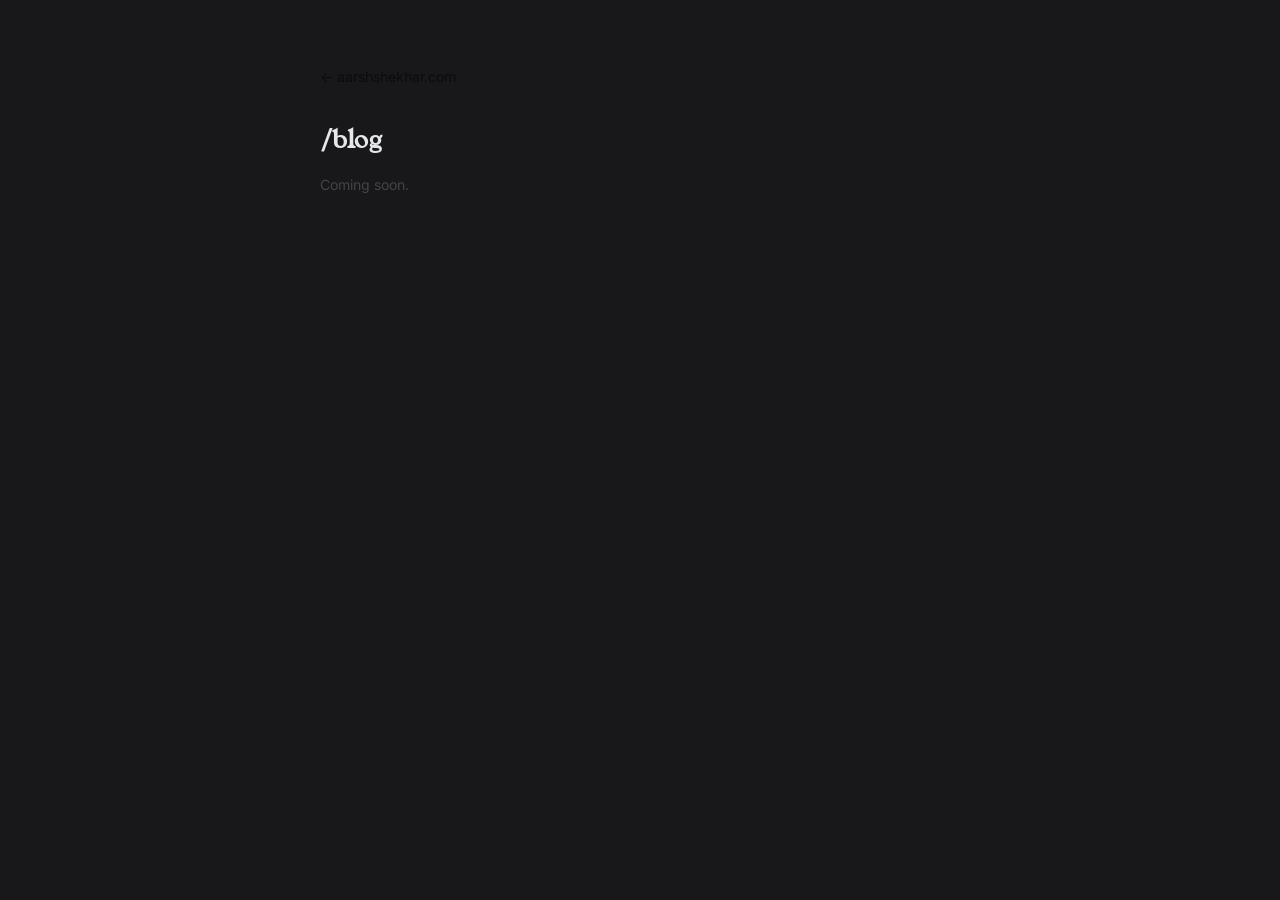
==== blog/index.html @ 18ec7eeb "Initial personal website" ====
<!DOCTYPE html>
<html lang="en">
<head>
  <meta charset="UTF-8" />
  <meta name="viewport" content="width=device-width, initial-scale=1" />
  <title>/blog — Aarsh Shekhar</title>
  <link rel="preconnect" href="https://fonts.googleapis.com" />
  <link rel="preconnect" href="https://fonts.gstatic.com" crossorigin />
  <link rel="stylesheet" href="https://fonts.googleapis.com/css2?family=Inter:wght@400;600;700&family=Young+Serif&display=swap" />
  <link rel="stylesheet" href="../css/style.css" />
  <style>
    .stub-container { max-width: 43rem; margin: 0 auto; padding: 4rem 1.5rem; }
    .back-link { font-size: 0.88rem; color: #000; text-decoration: none; opacity: 0.5; }
    .back-link:hover { opacity: 1; }
    .stub-heading { font-family: "Young Serif", Georgia, serif; font-size: 1.6rem; font-weight: 400; letter-spacing: -0.02em; margin: 2rem 0 1rem; }
    .stub-note { font-size: 0.88rem; line-height: 1.5; color: #444; }
    html, body { overflow-y: auto; }
  </style>
</head>
<body>
  <div class="stub-container">
    <a href="../index.html" class="back-link">← aarshshekhar.com</a>
    <h1 class="stub-heading">/blog</h1>
    <p class="stub-note">Coming soon.</p>
  </div>
</body>
</html>
---- css/style.css ----
/* ============================================================
   Parclo Serif Student — local font (from brianzhou.org)
   ============================================================ */
@font-face {
  font-family: 'Parclo Serif';
  src: url('../fonts/ParcloSerifStudent-Regular.woff2') format('woff2'),
       url('../fonts/ParcloSerifStudent-Regular.woff')  format('woff');
  font-weight: 400;
  font-style: normal;
  font-display: swap;
}

/* ============================================================
   Reset & Base
   ============================================================ */
*, *::before, *::after {
  box-sizing: border-box;
  border: 0 solid #e5e5e5;
}

html {
  color-scheme: dark;
  line-height: 1.5;
  -webkit-text-size-adjust: 100%;
  font-family: Inter, ui-sans-serif, system-ui, -apple-system, BlinkMacSystemFont,
    "Segoe UI", Roboto, "Helvetica Neue", Arial, "Noto Sans", sans-serif;
  height: 100%;
  overflow-x: hidden;
  overflow-y: hidden;
}

@media (max-width: 767px) {
  html {
    overflow-y: auto;
  }
}

body {
  margin: 0;
  line-height: inherit;
  background: #18181b;
  color: #e5e7eb;
  -webkit-font-smoothing: antialiased;
  -moz-osx-font-smoothing: grayscale;
  height: 100%;
  overflow-x: hidden;
  overflow-y: hidden;
}

@media (max-width: 767px) {
  body {
    overflow-y: auto;
  }
}

h1, h2, h3, h4, h5, h6 {
  font-size: inherit;
  font-weight: inherit;
  margin: 0;
}

p {
  margin: 0;
}

a {
  color: inherit;
  text-decoration: inherit;
}

ul, ol, menu {
  list-style: none;
  margin: 0;
  padding: 0;
}

button {
  font-family: inherit;
  font-size: 100%;
  font-weight: inherit;
  line-height: inherit;
  color: inherit;
  margin: 0;
  padding: 0;
  background-color: transparent;
  background-image: none;
  border: 0;
  cursor: pointer;
  -webkit-appearance: button;
}

/* ============================================================
   Page Layout
   ============================================================ */
.page-wrapper {
  position: relative;
  z-index: 10;
}

.main-container {
  position: relative;
  z-index: 50;
  isolation: isolate;
  min-height: 100vh;
  /* overflow must be visible so the full-bleed forest can escape the max-width box */
  overflow: visible;
  color: #e5e7eb;
  display: flex;
  flex-direction: column;
  /* max-w-5xl = 64rem = 1024px */
  max-width: 64rem;
  width: 100%;
  margin-left: auto;
  margin-right: auto;
  /* px-6 pt-12 pb-0 */
  padding-left: 1.5rem;
  padding-right: 1.5rem;
  padding-top: 3rem;
  padding-bottom: 0;
}

@media (min-width: 640px) {
  .main-container {
    /* sm:px-10 sm:pt-16 */
    padding-left: 2.5rem;
    padding-right: 2.5rem;
    padding-top: 4rem;
  }
}

/* ============================================================
   Content Section
   ============================================================ */
.content-section {
  position: relative;
  z-index: 60;
  /* mx-auto max-w-[43rem] font-sans */
  margin-left: auto;
  margin-right: auto;
  width: 100%;
  max-width: 41.75rem;
  font-family: Inter, ui-sans-serif, system-ui, -apple-system, BlinkMacSystemFont,
    "Segoe UI", Roboto, "Helvetica Neue", Arial, sans-serif;
}

/* ============================================================
   Name / Title
   ============================================================ */
.site-title {
  font-family: "Parclo Serif", "Young Serif", Georgia, ui-serif, serif;
  /* text-[1.6rem] leading-tight tracking-[-0.02em] */
  font-size: 1.62rem;
  line-height: 1.25;
  letter-spacing: -0.02em;
  color: #f4f4f5;
  font-weight: 400;
}

@media (min-width: 640px) {
  .site-title {
    font-size: 1.72rem;
  }
}

/* ============================================================
   Bio Text
   ============================================================ */
.bio-text {
  /* mt-3 max-w-2xl space-y-3 text-[0.88rem] leading-copy */
  margin-top: 0.75rem;
  max-width: 41.75rem;
  display: flex;
  flex-direction: column;
  gap: 0.75rem;
  font-size: 0.875rem;
  line-height: 1.48;
  color: #e5e7eb;
}

@media (min-width: 640px) {
  .bio-text {
    font-size: 0.92rem;
  }
}

/* ============================================================
   Inline Links (random-underline-inline style)
   ============================================================ */
.inline-link {
  display: inline;
  position: relative;
  overflow: visible;
  font-weight: 600;
  color: #f4f4f5;
  text-decoration: none;
  cursor: pointer;
  transition: color 0.2s ease;
}

.inline-link:hover {
  color: #ffffff;
}

.inline-link .link-text {
  position: relative;
  z-index: 2;
  display: inline;
}

.inline-link .link-box {
  display: inline;
  position: static;
  width: 0;
  height: 0;
}

/* ============================================================
   Navigation
   ============================================================ */
.site-nav {
  /* mt-6 flex flex-wrap items-center gap-x-6 gap-y-3 */
  margin-top: 1.5rem;
  display: flex;
  flex-wrap: wrap;
  align-items: center;
  column-gap: 1.5rem;
  row-gap: 0.75rem;
}

.nav-links {
  display: flex;
  flex-wrap: wrap;
  align-items: center;
  column-gap: 1rem;
  row-gap: 0.5rem;
}

.nav-link {
  display: inline;
  position: relative;
  overflow: visible;
  font-size: 0.96rem;
  color: #f2f2f3;
  text-decoration: none;
  cursor: pointer;
  transition: color 0.2s ease;
}

.nav-link:hover {
  color: #ffffff;
}

.nav-link .link-text {
  position: relative;
  z-index: 2;
  display: inline;
}

.nav-link .link-box {
  display: inline;
  position: static;
  width: 0;
  height: 0;
}

/* ============================================================
   Social Icons
   ============================================================ */
.social-links {
  /* ml-auto flex items-center gap-3 */
  margin-left: auto;
  display: flex;
  align-items: center;
  gap: 0.75rem;
}

.social-icon {
  color: #e5e7eb;
  text-decoration: none;
  transition: color 0.2s ease;
  display: flex;
  align-items: center;
}

.social-icon:hover {
  color: #ffffff;
  opacity: 0.7;
}

.social-icon svg {
  width: 1rem;
  height: 1rem;
}

/* ============================================================
   Forest / Canvas Section
   ============================================================ */
.forest-wrapper {
  position: relative;
  z-index: 0;
  margin-top: auto;
  padding-top: 7.25rem;
}

@media (min-width: 640px) {
  .forest-wrapper {
    padding-top: 8rem;
  }
}

.forest {
  position: relative;
  width: 100vw;
  /* Stretch full-bleed beyond the container padding */
  margin-left: calc(50% - 50vw);
  margin-right: calc(50% - 50vw);
  height: clamp(310px, 43vh, 470px);
  overflow: visible;
  isolation: isolate;
  pointer-events: auto;
}

@media (max-width: 767px) {
  .forest {
    height: clamp(260px, 42vh, 390px);
  }
}

.forest-viewport {
  position: fixed;
  left: 0;
  top: 0;
  width: 100vw;
  height: 100vh;
  overflow: hidden;
  pointer-events: none;
  z-index: -1;
}

.forest-canvas {
  position: fixed;
  left: 0;
  top: 0;
  display: block;
  width: 100%;
}

.forest-canvas-bg { z-index: 1; }
.forest-canvas-mid { z-index: 2; }
.forest-canvas-fg  { z-index: 4; }

/* ============================================================
   Regenerate Button
   ============================================================ */
.forest-regen {
  --bark:       rgba(193, 162, 129, 0.98);
  --highlight:  rgba(241, 218, 193, 0.52);
  --grass:      rgba(145, 171, 124, 0.94);
  --grass-lt:   rgba(196, 216, 177, 0.74);

  position: absolute;
  right: clamp(8px, 2.3vw, 22px);
  bottom: clamp(-4px, 0.35vh, 4px);
  z-index: 6;
  width: clamp(56px, 6.1vw, 70px);
  height: clamp(52px, 5.4vw, 64px);
  padding: 0;
  border: 0;
  background: transparent;
  cursor: pointer;
  pointer-events: auto;
  appearance: none;
  outline: none;
}

.forest-regen::after {
  content: "";
  position: absolute;
  left: 24%;
  right: 8%;
  bottom: 10%;
  height: 16%;
  border-radius: 999px;
  background: rgba(53, 32, 16, 0.14);
  filter: blur(7px);
  pointer-events: none;
}

.forest-regen:focus-visible {
  filter: drop-shadow(0 0 0.6rem rgba(249, 196, 166, 0.38));
}

.forest-regen-icon {
  position: relative;
  width: 100%;
  height: 100%;
  overflow: visible;
  transform: translateY(14%);
}

.regen-arrow {
  transform-origin: 48px 44px;
  transform: rotate(6deg);
  transition: transform 180ms ease-out, opacity 180ms ease-out;
}

.forest-regen:hover .regen-arrow,
.forest-regen:focus-visible .regen-arrow {
  transform: rotate(9deg);
}

.forest-regen:active .regen-arrow {
  transform: rotate(4deg) scale(0.98);
}

.regen-grass-bed {
  transform: translateY(1px);
}

.regen-shadow {
  fill: none;
  stroke: rgba(42, 24, 12, 0.18);
  stroke-width: 8.2;
  stroke-linecap: round;
  stroke-linejoin: round;
}

.regen-branch {
  fill: none;
  stroke: var(--bark);
  stroke-width: 7.1;
  stroke-linecap: round;
  stroke-linejoin: round;
}

.regen-highlight {
  fill: none;
  stroke: var(--highlight);
  stroke-width: 2.8;
  stroke-linecap: round;
  stroke-linejoin: round;
}

.regen-grass {
  fill: none;
  stroke: var(--grass);
  stroke-width: 2.9;
  stroke-linecap: round;
  stroke-linejoin: round;
}

.regen-grass-light {
  stroke: var(--grass-lt);
  stroke-width: 1.9;
}

/* ============================================================
   Birds Overlay — container only; all bird styles injected by birds.js
   ============================================================ */
.birds-sky {
  position: fixed;
  top: 0; left: 0; right: 0; bottom: 0;
  overflow: visible;
  pointer-events: none;
  z-index: 10;
}

/* ============================================================
   Underline SVG Layer (fixed, for the animated underlines)
   ============================================================ */
.underline-svg-layer {
  position: fixed;
  top: 0;
  left: 0;
  width: 100%;
  height: 100%;
  pointer-events: none;
  z-index: 100;
  overflow: visible;
}
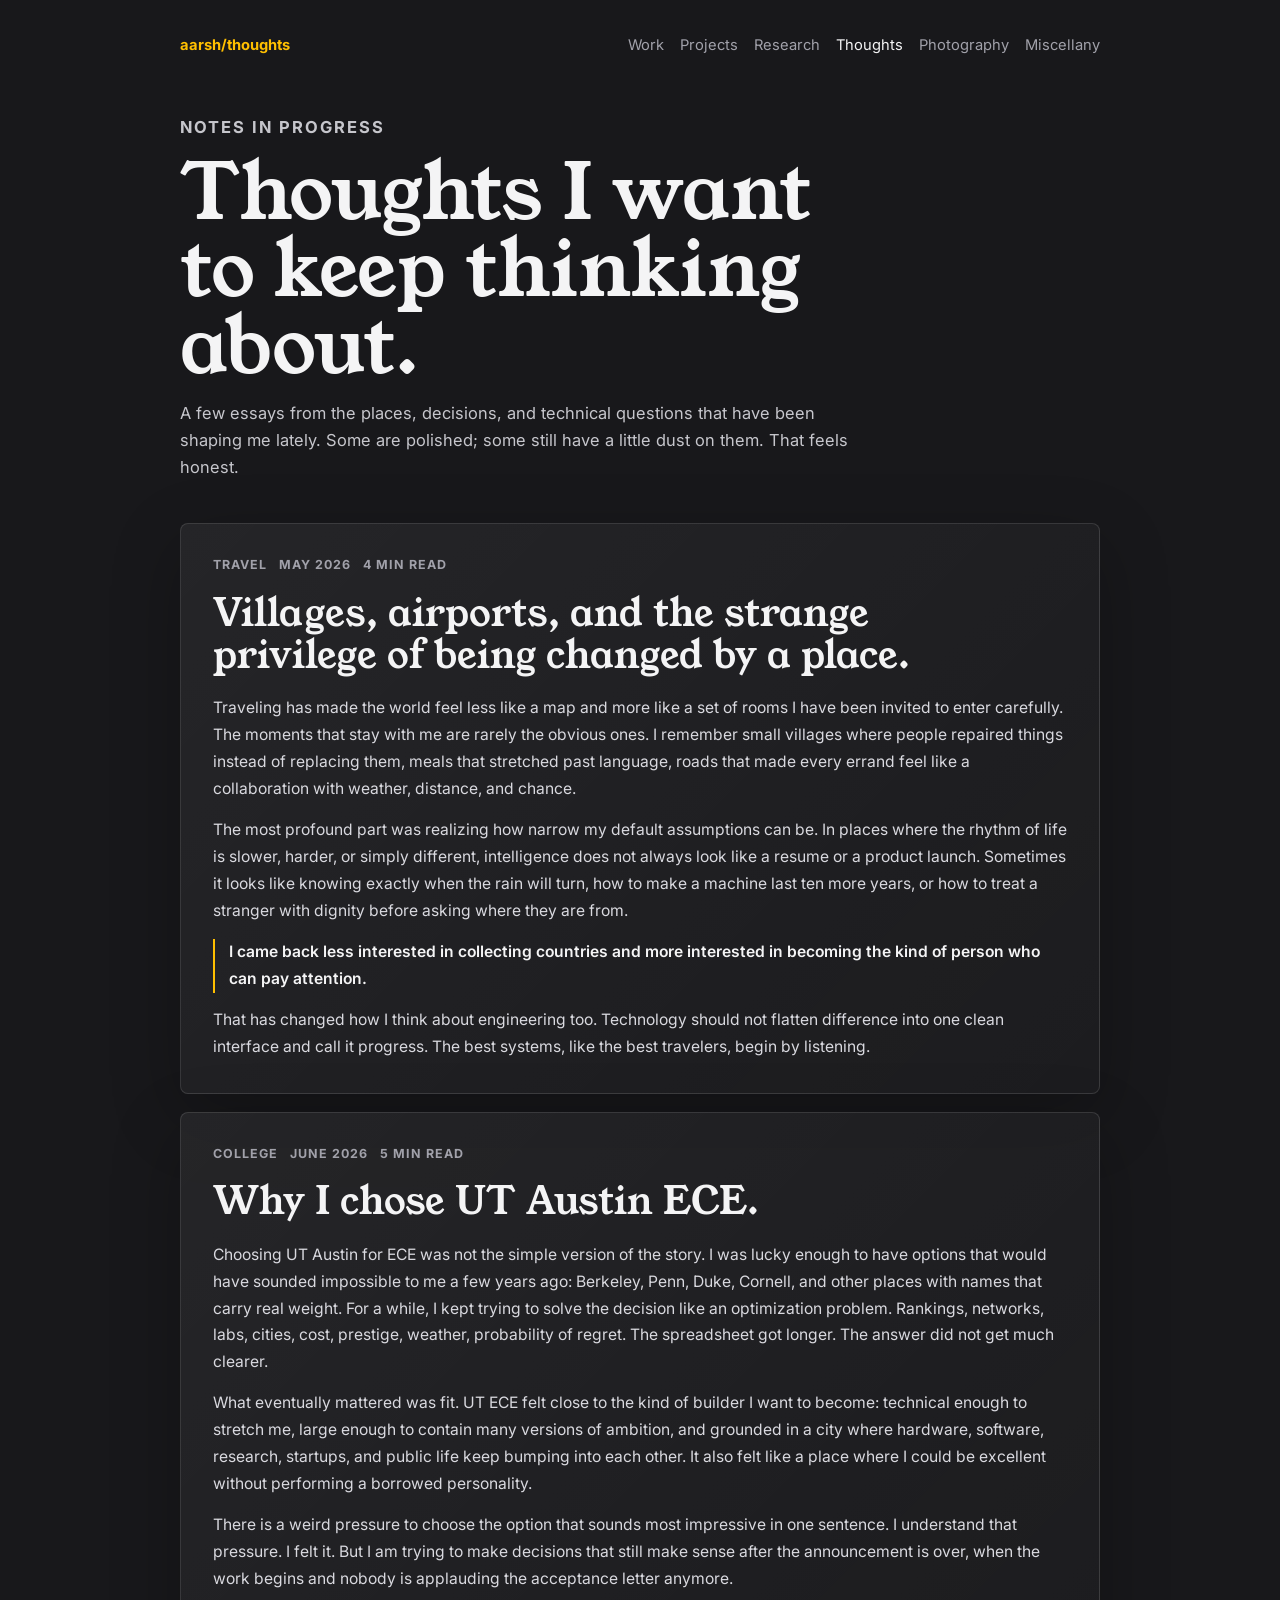
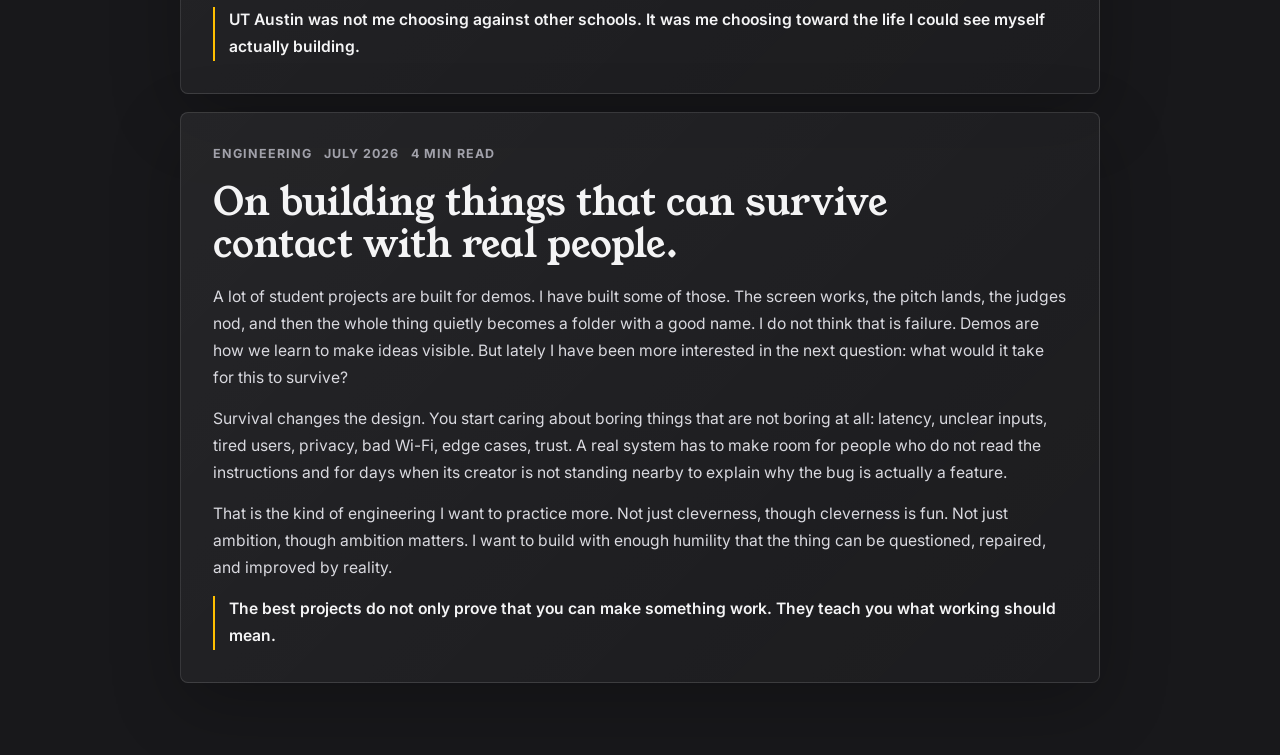
==== commit 6b8dd14d: "Add thoughts essays" ====
--- a/blog/index.html
+++ b/blog/index.html
@@ -3,25 +3,281 @@
 <head>
   <meta charset="UTF-8" />
   <meta name="viewport" content="width=device-width, initial-scale=1" />
-  <title>/blog — Aarsh Shekhar</title>
+  <title>Thoughts - Aarsh Shekhar</title>
+  <meta name="description" content="Notes and essays from Aarsh Shekhar on travel, school, engineering, and becoming." />
+  <meta name="color-scheme" content="dark" />
   <link rel="preconnect" href="https://fonts.googleapis.com" />
   <link rel="preconnect" href="https://fonts.gstatic.com" crossorigin />
-  <link rel="stylesheet" href="https://fonts.googleapis.com/css2?family=Inter:wght@400;600;700&family=Young+Serif&display=swap" />
+  <link rel="stylesheet" href="https://fonts.googleapis.com/css2?family=Inter:wght@400;500;600;700;800&family=Young+Serif&display=swap" />
   <link rel="stylesheet" href="../css/style.css" />
   <style>
-    .stub-container { max-width: 43rem; margin: 0 auto; padding: 4rem 1.5rem; }
-    .back-link { font-size: 0.88rem; color: #000; text-decoration: none; opacity: 0.5; }
-    .back-link:hover { opacity: 1; }
-    .stub-heading { font-family: "Young Serif", Georgia, serif; font-size: 1.6rem; font-weight: 400; letter-spacing: -0.02em; margin: 2rem 0 1rem; }
-    .stub-note { font-size: 0.88rem; line-height: 1.5; color: #444; }
-    html, body { overflow-y: auto; }
+    html, body {
+      min-height: 100%;
+      overflow-y: auto;
+      background: #18181b;
+      color: #f4f4f5;
+    }
+
+    body {
+      height: auto;
+    }
+
+    .thoughts-page {
+      width: min(920px, calc(100vw - 36px));
+      margin: 0 auto;
+      padding: 34px 0 72px;
+    }
+
+    .thoughts-topbar {
+      display: flex;
+      align-items: center;
+      justify-content: space-between;
+      gap: 18px;
+      margin-bottom: 58px;
+      color: #d4d4d8;
+      font-size: 0.92rem;
+    }
+
+    .brand {
+      color: #ffbf00;
+      font-weight: 700;
+    }
+
+    .thoughts-nav {
+      display: flex;
+      flex-wrap: wrap;
+      justify-content: flex-end;
+      gap: 16px;
+      color: #a1a1aa;
+    }
+
+    .thoughts-nav a:hover,
+    .thoughts-nav .is-active {
+      color: #f4f4f5;
+    }
+
+    .hero {
+      display: grid;
+      gap: 14px;
+      max-width: 690px;
+      margin-bottom: 42px;
+    }
+
+    .eyebrow {
+      margin: 0;
+      color: #ffbf00;
+      font-size: 0.78rem;
+      font-weight: 700;
+      letter-spacing: 0.12em;
+      text-transform: uppercase;
+    }
+
+    h1 {
+      margin: 0;
+      font-family: "Young Serif", Georgia, serif;
+      font-size: clamp(2.2rem, 7vw, 4.8rem);
+      font-weight: 400;
+      line-height: 1;
+    }
+
+    .hero p {
+      margin: 0;
+      color: #c6c6cc;
+      font-size: 1.03rem;
+      line-height: 1.65;
+    }
+
+    .essay-list {
+      display: grid;
+      gap: 18px;
+    }
+
+    .essay-card {
+      display: grid;
+      gap: 18px;
+      border: 1px solid rgba(255, 255, 255, 0.12);
+      border-radius: 8px;
+      padding: clamp(20px, 4vw, 32px);
+      background:
+        linear-gradient(135deg, rgba(255,255,255,0.06), rgba(255,255,255,0.018)),
+        rgba(24, 24, 27, 0.72);
+      box-shadow: 0 22px 70px rgba(0, 0, 0, 0.24);
+    }
+
+    .essay-meta {
+      display: flex;
+      flex-wrap: wrap;
+      gap: 8px 12px;
+      color: #a1a1aa;
+      font-size: 0.78rem;
+      font-weight: 700;
+      letter-spacing: 0.08em;
+      text-transform: uppercase;
+    }
+
+    .essay-card h2 {
+      margin: 0;
+      max-width: 760px;
+      font-family: "Young Serif", Georgia, serif;
+      font-size: clamp(1.45rem, 4vw, 2.35rem);
+      font-weight: 400;
+      line-height: 1.12;
+    }
+
+    .essay-copy {
+      display: grid;
+      gap: 14px;
+      color: #d9d9df;
+      font-size: 0.98rem;
+      line-height: 1.72;
+    }
+
+    .essay-copy p {
+      margin: 0;
+    }
+
+    .pull-line {
+      border-left: 2px solid #ffbf00;
+      padding-left: 14px;
+      color: #f4f4f5;
+      font-weight: 600;
+    }
+
+    @media (max-width: 680px) {
+      .thoughts-topbar {
+        align-items: flex-start;
+        flex-direction: column;
+        margin-bottom: 42px;
+      }
+
+      .thoughts-nav {
+        justify-content: flex-start;
+      }
+    }
   </style>
 </head>
 <body>
-  <div class="stub-container">
-    <a href="../index.html" class="back-link">← aarshshekhar.com</a>
-    <h1 class="stub-heading">/blog</h1>
-    <p class="stub-note">Coming soon.</p>
+  <div class="thoughts-page">
+    <header class="thoughts-topbar" aria-label="Primary navigation">
+      <a class="brand" href="../index.html">aarsh/thoughts</a>
+      <nav class="thoughts-nav">
+        <a href="../work/">Work</a>
+        <a href="../projects/">Projects</a>
+        <a href="../research/">Research</a>
+        <a class="is-active" href="../blog/">Thoughts</a>
+        <a href="../photography/">Photography</a>
+        <a href="../miscellany/">Miscellany</a>
+      </nav>
+    </header>
+
+    <main>
+      <section class="hero">
+        <p class="eyebrow">Notes in progress</p>
+        <h1>Thoughts I want to keep thinking about.</h1>
+        <p>
+          A few essays from the places, decisions, and technical questions that have been shaping me lately.
+          Some are polished; some still have a little dust on them. That feels honest.
+        </p>
+      </section>
+
+      <section class="essay-list" aria-label="Essays">
+        <article class="essay-card">
+          <div class="essay-meta">
+            <span>Travel</span>
+            <span>May 2026</span>
+            <span>4 min read</span>
+          </div>
+          <h2>Villages, airports, and the strange privilege of being changed by a place.</h2>
+          <div class="essay-copy">
+            <p>
+              Traveling has made the world feel less like a map and more like a set of rooms I have been invited
+              to enter carefully. The moments that stay with me are rarely the obvious ones. I remember small
+              villages where people repaired things instead of replacing them, meals that stretched past language,
+              roads that made every errand feel like a collaboration with weather, distance, and chance.
+            </p>
+            <p>
+              The most profound part was realizing how narrow my default assumptions can be. In places where the
+              rhythm of life is slower, harder, or simply different, intelligence does not always look like a resume
+              or a product launch. Sometimes it looks like knowing exactly when the rain will turn, how to make a
+              machine last ten more years, or how to treat a stranger with dignity before asking where they are from.
+            </p>
+            <p class="pull-line">
+              I came back less interested in collecting countries and more interested in becoming the kind of person
+              who can pay attention.
+            </p>
+            <p>
+              That has changed how I think about engineering too. Technology should not flatten difference into one
+              clean interface and call it progress. The best systems, like the best travelers, begin by listening.
+            </p>
+          </div>
+        </article>
+
+        <article class="essay-card">
+          <div class="essay-meta">
+            <span>College</span>
+            <span>June 2026</span>
+            <span>5 min read</span>
+          </div>
+          <h2>Why I chose UT Austin ECE.</h2>
+          <div class="essay-copy">
+            <p>
+              Choosing UT Austin for ECE was not the simple version of the story. I was lucky enough to have options
+              that would have sounded impossible to me a few years ago: Berkeley, Penn, Duke, Cornell, and other
+              places with names that carry real weight. For a while, I kept trying to solve the decision like an
+              optimization problem. Rankings, networks, labs, cities, cost, prestige, weather, probability of regret.
+              The spreadsheet got longer. The answer did not get much clearer.
+            </p>
+            <p>
+              What eventually mattered was fit. UT ECE felt close to the kind of builder I want to become: technical
+              enough to stretch me, large enough to contain many versions of ambition, and grounded in a city where
+              hardware, software, research, startups, and public life keep bumping into each other. It also felt like
+              a place where I could be excellent without performing a borrowed personality.
+            </p>
+            <p>
+              There is a weird pressure to choose the option that sounds most impressive in one sentence. I understand
+              that pressure. I felt it. But I am trying to make decisions that still make sense after the announcement
+              is over, when the work begins and nobody is applauding the acceptance letter anymore.
+            </p>
+            <p class="pull-line">
+              UT Austin was not me choosing against other schools. It was me choosing toward the life I could see
+              myself actually building.
+            </p>
+          </div>
+        </article>
+
+        <article class="essay-card">
+          <div class="essay-meta">
+            <span>Engineering</span>
+            <span>July 2026</span>
+            <span>4 min read</span>
+          </div>
+          <h2>On building things that can survive contact with real people.</h2>
+          <div class="essay-copy">
+            <p>
+              A lot of student projects are built for demos. I have built some of those. The screen works, the pitch
+              lands, the judges nod, and then the whole thing quietly becomes a folder with a good name. I do not
+              think that is failure. Demos are how we learn to make ideas visible. But lately I have been more
+              interested in the next question: what would it take for this to survive?
+            </p>
+            <p>
+              Survival changes the design. You start caring about boring things that are not boring at all: latency,
+              unclear inputs, tired users, privacy, bad Wi-Fi, edge cases, trust. A real system has to make room for
+              people who do not read the instructions and for days when its creator is not standing nearby to explain
+              why the bug is actually a feature.
+            </p>
+            <p>
+              That is the kind of engineering I want to practice more. Not just cleverness, though cleverness is fun.
+              Not just ambition, though ambition matters. I want to build with enough humility that the thing can be
+              questioned, repaired, and improved by reality.
+            </p>
+            <p class="pull-line">
+              The best projects do not only prove that you can make something work. They teach you what working
+              should mean.
+            </p>
+          </div>
+        </article>
+      </section>
+    </main>
   </div>
 </body>
 </html>
